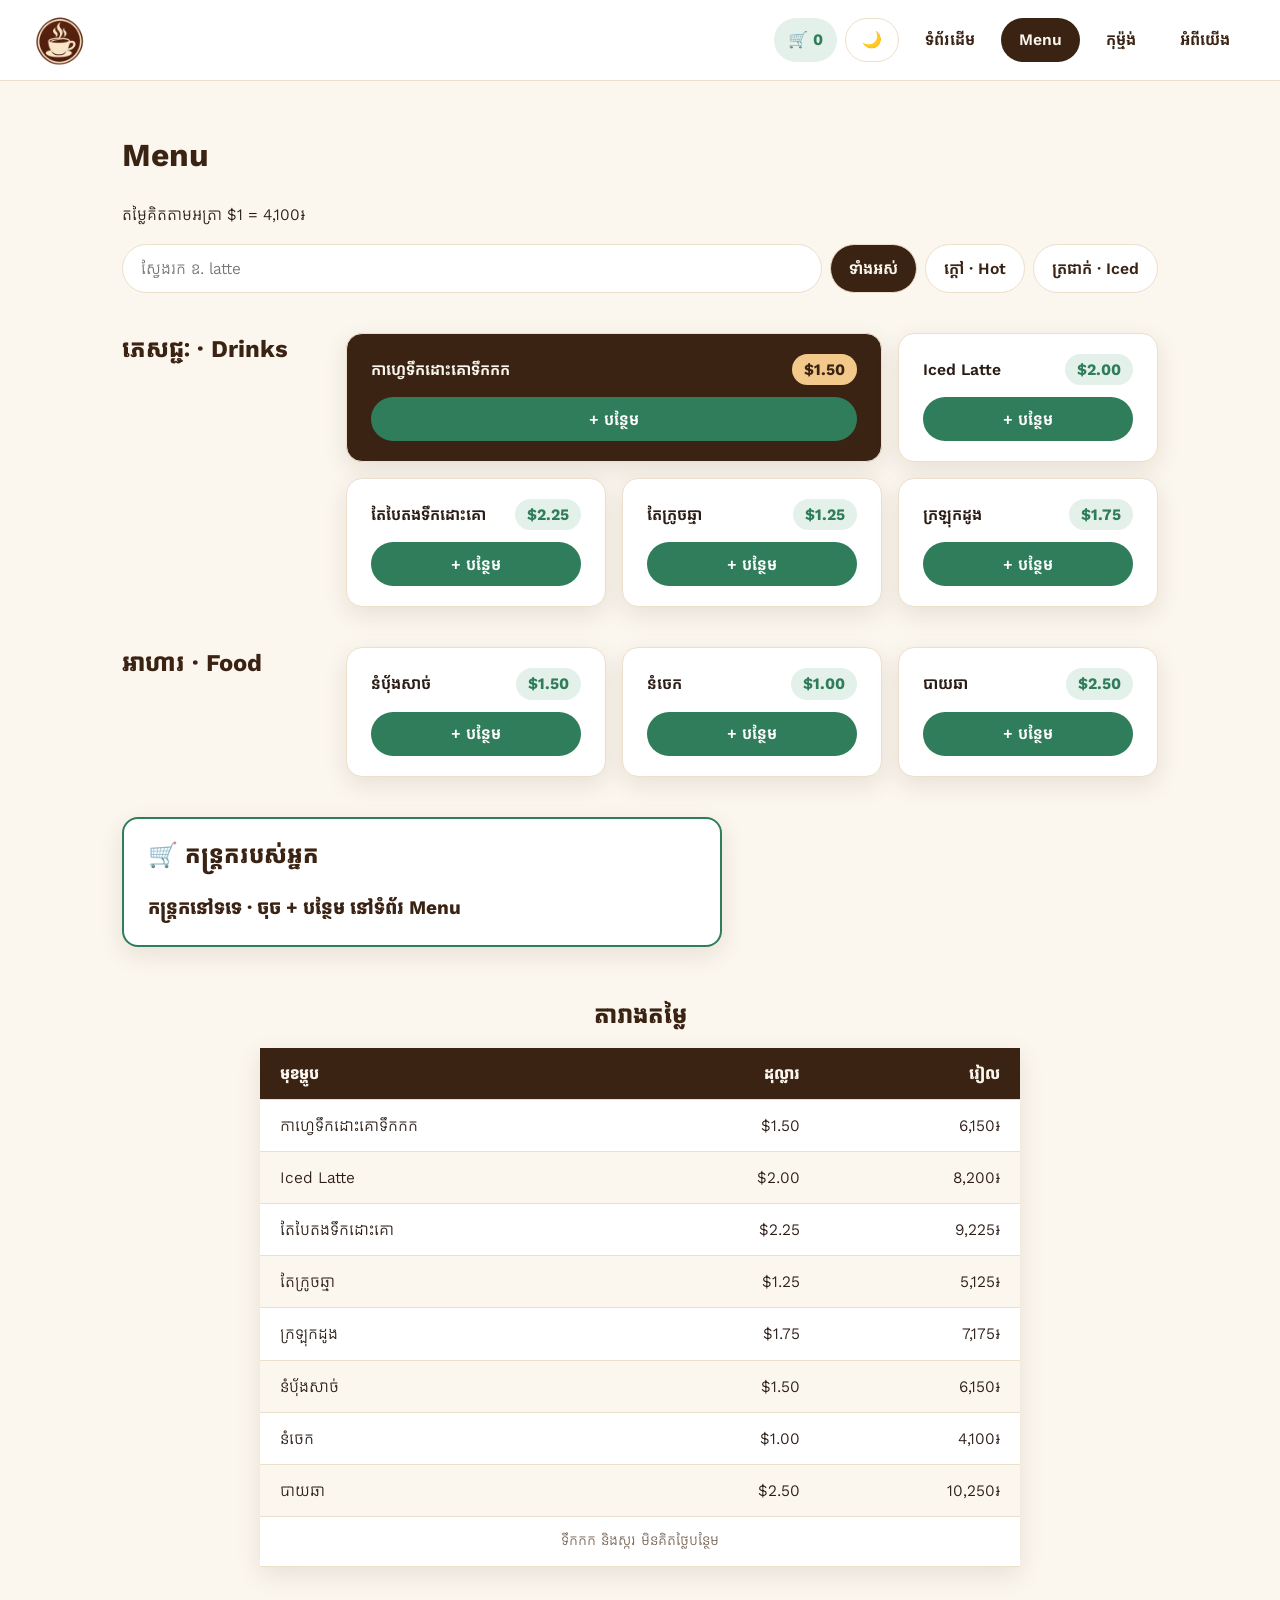
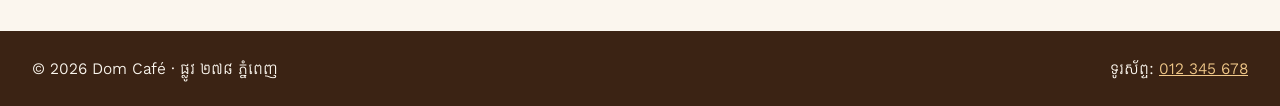
==== menu.html @ 967dd422 "First commit: Dom Cafe website" ====
<!DOCTYPE html>
<html lang="km">
<head>
  <meta charset="UTF-8">
  <meta name="viewport" content="width=device-width, initial-scale=1.0">
  <title>Menu · Dom Café</title>
  <meta name="description" content="Menu និងតម្លៃនៅ Dom Café ជាដុល្លារ និងរៀល">
  <link rel="icon" href="images/favicon.png">
  <meta property="og:title" content="Dom Café · ហាងកាហ្វេ Dom">
  <meta property="og:description" content="Menu និងតម្លៃនៅ Dom Café ជាដុល្លារ និងរៀល">
  <meta property="og:image" content="images/shop.jpg">
  <link rel="stylesheet" href="https://fonts.googleapis.com/css2?family=Kantumruy+Pro:wght@400;600;700&display=swap">
  <link rel="stylesheet" href="css/style.css">
  <link rel="stylesheet" href="css/nav.css">
  <link rel="stylesheet" href="css/layout.css">
  <link rel="stylesheet" href="css/menu.css">
  <script src="js/menu.js" defer></script>
  <script src="js/script.js" defer></script>
  <script src="js/cart.js" defer></script>
  <script src="js/theme.js" defer></script>
  <script src="js/search.js" defer></script>
</head>
<body>
  <header class="site-header">
    <img src="images/logo.png" alt="Dom Café logo" width="64" height="64">
    <a href="menu.html#cart" class="cart-link">🛒 <span class="cart-count">0</span></a>
    <button class="theme-toggle" aria-label="Dark mode">🌙</button>
    <button class="menu-toggle" aria-expanded="false">☰ Menu</button>
    <nav class="nav">
      <ul>
        <li><a href="index.html">ទំព័រដើម</a></li>
        <li><a href="menu.html" class="active">Menu</a></li>
        <li><a href="order.html">កុម្ម៉ង់</a></li>
        <li><a href="about.html">អំពីយើង</a></li>
      </ul>
    </nav>
  </header>
  <main>
    <h1>Menu</h1>
    <p>តម្លៃគិតតាមអត្រា $1 = 4,100៛</p>
    <div class="menu-tools">
      <input type="search" id="search" placeholder="ស្វែងរក ឧ. latte" aria-label="ស្វែងរកមុខម្ហូប">
      <button class="filter active" data-filter="all">ទាំងអស់</button>
      <button class="filter" data-filter="hot">ក្តៅ · Hot</button>
      <button class="filter" data-filter="iced">ត្រជាក់ · Iced</button>
    </div>
    <section class="menu-section" id="drinks">
      <h2>ភេសជ្ជៈ · Drinks</h2>
      <ul class="menu-list">
        <li class="menu-card"><span class="name">កាហ្វេទឹកដោះគោទឹកកក</span> <span class="price">$1.50</span> <button class="add" data-id="iced-coffee">+ បន្ថែម</button></li>
        <li class="menu-card"><span class="name">Iced Latte</span> <span class="price">$2.00</span> <button class="add" data-id="iced-latte">+ បន្ថែម</button></li>
        <li class="menu-card"><span class="name">តែបៃតងទឹកដោះគោ</span> <span class="price">$2.25</span> <button class="add" data-id="green-tea-latte">+ បន្ថែម</button></li>
        <li class="menu-card"><span class="name">តែក្រូចឆ្មា</span> <span class="price">$1.25</span> <button class="add" data-id="lemon-tea">+ បន្ថែម</button></li>
        <li class="menu-card"><span class="name">ក្រឡុកដូង</span> <span class="price">$1.75</span> <button class="add" data-id="coconut-shake">+ បន្ថែម</button></li>
      </ul>
    </section>
    <section class="menu-section" id="food">
      <h2>អាហារ · Food</h2>
      <ul class="menu-list">
        <li class="menu-card"><span class="name">នំបុ័ងសាច់</span> <span class="price">$1.50</span> <button class="add" data-id="pork-bread">+ បន្ថែម</button></li>
        <li class="menu-card"><span class="name">នំចេក</span> <span class="price">$1.00</span> <button class="add" data-id="banana-cake">+ បន្ថែម</button></li>
        <li class="menu-card"><span class="name">បាយឆា</span> <span class="price">$2.50</span> <button class="add" data-id="fried-rice">+ បន្ថែម</button></li>
      </ul>
    </section>
    <aside class="cart-panel" id="cart">
      <h2>🛒 កន្ត្រករបស់អ្នក</h2>
      <ul class="cart-items"></ul>
      <p class="cart-total"></p>
    </aside>
    <section class="prices">
      <table class="price-table">
        <caption>តារាងតម្លៃ</caption>
        <thead>
          <tr><th>មុខម្ហូប</th><th>ដុល្លារ</th><th>រៀល</th></tr>
        </thead>
        <tbody>
          <tr><td>កាហ្វេទឹកដោះគោទឹកកក</td><td>$1.50</td><td>6,150៛</td></tr>
          <tr><td>Iced Latte</td><td>$2.00</td><td>8,200៛</td></tr>
          <tr><td>តែបៃតងទឹកដោះគោ</td><td>$2.25</td><td>9,225៛</td></tr>
          <tr><td>តែក្រូចឆ្មា</td><td>$1.25</td><td>5,125៛</td></tr>
          <tr><td>ក្រឡុកដូង</td><td>$1.75</td><td>7,175៛</td></tr>
          <tr><td>នំបុ័ងសាច់</td><td>$1.50</td><td>6,150៛</td></tr>
          <tr><td>នំចេក</td><td>$1.00</td><td>4,100៛</td></tr>
          <tr><td>បាយឆា</td><td>$2.50</td><td>10,250៛</td></tr>
        </tbody>
        <tfoot>
          <tr><td colspan="3">ទឹកកក និងស្ករ មិនគិតថ្លៃបន្ថែម</td></tr>
        </tfoot>
      </table>
    </section>
  </main>
  <footer class="site-footer">
    <p>&copy; 2026 Dom Café · ផ្លូវ ២៧៨ ភ្នំពេញ</p>
    <p>ទូរស័ព្ទ: <a href="tel:+85512345678">012 345 678</a></p>
  </footer>
</body>
</html>
---- css/style.css ----
/* Dom Café · colours in one place */
:root {
  --ink: #2b1d16;
  --brand: #3b2314;
  --brand-light: #7a4320;
  --accent: #2f7d5b;
  --accent-soft: #e3f1ea;
  --gold: #f2c98a;
  --bg: #fbf6ee;
  --surface: #ffffff;
  --line: #ecdfcc;
  --muted: #7a6656;
  --shadow: 0 8px 24px rgba(59, 35, 20, 0.1);
  --shadow-lift: 0 16px 32px rgba(59, 35, 20, 0.18);
  --focus: 0 0 0 4px rgba(47, 125, 91, 0.25);
  --error: #b3261e;
}

/* Base styles */
* {
  box-sizing: border-box;
}

body {
  margin: 0;
  font-family: "Kantumruy Pro", sans-serif;
  line-height: 1.7;
  color: var(--ink);
  background: var(--bg);
}

h1,
h2 {
  line-height: 1.4;
  color: var(--brand);
}

a {
  color: var(--accent);
}

main {
  max-width: 1100px;
  margin: 0 auto;
  padding: 24px 16px 48px;
}

img,
video {
  max-width: 100%;
  height: auto;
}

iframe {
  width: 100%;
  border-radius: 16px;
}

.order-form {
  max-width: 600px;
  padding: 24px;
  background: var(--surface);
  border-radius: 16px;
  box-shadow: var(--shadow);
  accent-color: var(--accent);
}

.order-form label {
  font-weight: 600;
}

.order-form p > input,
.order-form select,
.order-form textarea {
  display: block;
  width: 100%;
  min-height: 48px;
  margin-top: 4px;
  padding: 10px 14px;
  border: 1px solid var(--line);
  border-radius: 12px;
  background: var(--bg);
  font: inherit;
  transition: border-color 0.3s, box-shadow 0.3s;
}

.order-form p > input:focus,
.order-form select:focus,
.order-form textarea:focus {
  outline: none;
  border-color: var(--accent);
  box-shadow: var(--focus);
}

.order-form fieldset {
  display: flex;
  flex-wrap: wrap;
  gap: 8px;
  margin: 16px 0;
  border: 1px solid var(--line);
  border-radius: 12px;
}

.order-form fieldset label {
  display: flex;
  align-items: center;
  gap: 6px;
  min-height: 44px;
  padding: 0 16px;
  border-radius: 999px;
  background: var(--bg);
  font-weight: 400;
}

.order-form button {
  width: 100%;
  min-height: 52px;
  border: 0;
  border-radius: 999px;
  background: var(--accent);
  color: var(--surface);
  font: inherit;
  font-weight: 700;
  cursor: pointer;
  transition: background 0.3s, transform 0.1s;
}

.order-form button:hover {
  background: var(--brand);
}

.order-form button:active {
  transform: scale(0.97);
}

@media (min-width: 700px) {
  main {
    padding: 32px 32px 64px;
  }
}

/* Animations */
@keyframes fade-up {
  from {
    opacity: 0;
    transform: translateY(24px);
  }

  to {
    opacity: 1;
    transform: translateY(0);
  }
}

.hero {
  animation: fade-up 0.8s ease-out;
}

@media (prefers-reduced-motion: reduce) {
  * {
    animation: none !important;
    transition: none !important;
  }
}

/* Dark theme: the same variables, new values */
.dark {
  --ink: #f3e9dc;
  --brand: #f2c98a;
  --brand-light: #c08a4a;
  --accent: #6cc59a;
  --accent-soft: #1f3a2e;
  --gold: #3b2314;
  --bg: #1d1410;
  --surface: #2b1d16;
  --line: #4a3426;
  --muted: #c4ad98;
  --error: #ff8a80;
}

/* Form messages */
.order-form .error {
  display: block;
  color: var(--error);
  font-size: 0.9rem;
}

.order-summary {
  max-width: 600px;
  margin-top: 24px;
  padding: 20px 24px;
  border-radius: 16px;
  background: var(--accent-soft);
  white-space: pre-line;
}

/* Cart */
.cart-panel {
  max-width: 600px;
  margin: 40px 0 24px;
  padding: 20px 24px;
  background: var(--surface);
  border: 2px solid var(--accent);
  border-radius: 16px;
  box-shadow: var(--shadow);
}

.cart-panel h2 {
  margin-top: 0;
}

.cart-items {
  padding: 0;
  list-style: none;
}

.cart-items li {
  display: flex;
  align-items: center;
  gap: 12px;
  padding: 8px 0;
  border-bottom: 1px solid var(--line);
}

.cart-items span {
  flex: 1;
}

.cart-items input {
  width: 72px;
  min-height: 40px;
  padding: 4px 8px;
  border: 1px solid var(--line);
  border-radius: 8px;
  background: var(--bg);
  color: var(--ink);
  font: inherit;
}

.cart-total {
  margin: 16px 0 0;
  font-size: 1.2rem;
  font-weight: 700;
  color: var(--brand);
}

.cart-items .remove {
  width: 40px;
  height: 40px;
  border: 0;
  border-radius: 50%;
  background: var(--bg);
  color: var(--muted);
  font: inherit;
  cursor: pointer;
}

.cart-items .remove:hover {
  background: var(--error);
  color: var(--surface);
}
---- css/nav.css ----
/* Header + nav · Flexbox */
.site-header {
  display: flex;
  flex-wrap: wrap;
  justify-content: center;
  align-items: center;
  gap: 8px;
  padding: 8px 16px;
  background: var(--surface);
  border-bottom: 1px solid var(--line);
}

.site-header img {
  display: block;
  width: 56px;
  height: 56px;
}

.nav ul {
  display: flex;
  flex-wrap: wrap;
  justify-content: center;
  gap: 4px;
  margin: 0;
  padding: 0;
  list-style: none;
}

.nav a {
  display: block;
  padding: 8px 14px;
  border-radius: 999px;
  color: var(--brand);
  font-weight: 600;
  text-decoration: none;
  transition: background 0.3s;
}

.nav a:hover {
  background: var(--line);
}

.nav a.active {
  background: var(--brand);
  color: var(--bg);
}

@media (min-width: 700px) {
  .site-header {
    position: sticky;
    top: 0;
    z-index: 10;
    justify-content: space-between;
    padding: 12px 32px;
  }

  .nav ul {
    gap: 8px;
  }

  .nav a {
    padding: 8px 18px;
  }
}

.cart-link {
  margin-left: auto;
  padding: 8px 14px;
  border-radius: 999px;
  background: var(--accent-soft);
  color: var(--accent);
  font-weight: 700;
  text-decoration: none;
}

.menu-toggle,
.theme-toggle {
  min-height: 44px;
  padding: 0 16px;
  border: 1px solid var(--line);
  border-radius: 999px;
  background: var(--surface);
  color: var(--brand);
  font: inherit;
  font-weight: 600;
  cursor: pointer;
}

.nav {
  display: none;
  width: 100%;
}

.menu-toggle[aria-expanded="true"] + .nav {
  display: block;
}

@media (min-width: 700px) {
  .menu-toggle {
    display: none;
  }

  .nav {
    display: block;
    width: auto;
  }
}
---- css/layout.css ----
/* Hero, specials, footer · Flexbox */
.hero {
  display: flex;
  flex-wrap: wrap;
  align-items: center;
  gap: 20px;
  padding: 24px;
  border-radius: 24px;
  background: linear-gradient(135deg, var(--brand), var(--brand-light));
  color: var(--bg);
}

.hero h2,
.hero p {
  flex: 1 1 100%;
  margin: 0;
}

.hero h2 {
  font-size: 1.7rem;
  color: var(--bg);
}

.hero img,
.hero video {
  flex: 1 1 300px;
  min-width: 0;
  height: 220px;
  object-fit: cover;
  border-radius: 16px;
}

.specials-list {
  display: flex;
  flex-wrap: wrap;
  gap: 16px;
  padding: 0;
  list-style: none;
}

.specials-list li {
  flex: 1 1 220px;
  padding: 20px 24px;
  background: var(--surface);
  border-radius: 16px;
  box-shadow: var(--shadow);
  transition: transform 0.3s;
}

.specials-list li:hover {
  transform: translateY(-4px);
}

.specials a {
  display: inline-block;
  padding: 10px 24px;
  border-radius: 999px;
  background: var(--accent);
  color: var(--surface);
  font-weight: 600;
  text-decoration: none;
}

.hours,
.story,
.team,
.contact {
  margin-top: 32px;
  padding: 20px;
  background: var(--surface);
  border-radius: 16px;
  box-shadow: var(--shadow);
}

.story figure {
  margin: 0;
}

.story img {
  border-radius: 16px;
}

.story figcaption {
  color: var(--muted);
  font-size: 0.9rem;
}

.contact address {
  font-style: normal;
}

.team ul {
  display: flex;
  flex-wrap: wrap;
  gap: 12px;
  padding: 0;
  list-style: none;
}

.team li {
  padding: 8px 20px;
  border-radius: 999px;
  background: var(--bg);
}

.site-footer {
  display: flex;
  flex-wrap: wrap;
  justify-content: space-between;
  gap: 8px 32px;
  padding: 24px 32px;
  background: var(--brand);
  color: var(--bg);
}

.site-footer p {
  margin: 0;
}

.site-footer a {
  color: var(--gold);
}

@media (min-width: 700px) {
  .hero {
    padding: 40px;
  }

  .hero h2 {
    font-size: 2.2rem;
  }

  .hero img,
  .hero video {
    height: 300px;
  }
}

.badge {
  display: inline-block;
  margin: 0;
  padding: 4px 16px;
  border-radius: 999px;
  background: var(--accent);
  color: var(--surface);
  font-weight: 600;
}

.badge.closed {
  background: var(--muted);
}

.specials-list .tag {
  margin-left: 8px;
  padding: 2px 10px;
  border-radius: 999px;
  background: var(--gold);
  color: var(--brand);
  font-size: 0.8rem;
  font-weight: 700;
}
---- css/menu.css ----
/* Menu cards + price table · Grid */
.menu-list {
  display: grid;
  grid-template-columns: repeat(auto-fit, minmax(220px, 1fr));
  gap: 16px;
  padding: 0;
  list-style: none;
}

.menu-card {
  display: flex;
  flex-wrap: wrap;
  justify-content: space-between;
  align-items: center;
  gap: 12px;
  padding: 20px 24px;
  background: var(--surface);
  border: 1px solid var(--line);
  border-radius: 16px;
  box-shadow: var(--shadow);
  transition: transform 0.3s, box-shadow 0.3s;
}

.menu-card:hover {
  transform: translateY(-6px);
  box-shadow: var(--shadow-lift);
}

.menu-card .name {
  font-weight: 600;
}

.menu-card .price {
  padding: 2px 12px;
  border-radius: 999px;
  background: var(--accent-soft);
  color: var(--accent);
  font-weight: 700;
}

#drinks .menu-card:first-child {
  background: var(--brand);
  color: var(--bg);
}

#drinks .menu-card:first-child .price {
  background: var(--gold);
  color: var(--brand);
}

.menu-section {
  display: grid;
  grid-template-areas:
    "title"
    "list";
  gap: 16px;
  margin-top: 40px;
}

.menu-section h2 {
  grid-area: title;
  margin: 0;
}

.menu-section .menu-list {
  grid-area: list;
  margin: 0;
}

.price-table {
  width: 100%;
  max-width: 760px;
  margin: 48px auto 0;
  border-collapse: collapse;
  background: var(--surface);
  box-shadow: var(--shadow);
}

.price-table caption {
  padding-bottom: 12px;
  font-size: 1.5rem;
  font-weight: 700;
  color: var(--brand);
}

.price-table th,
.price-table td {
  padding: 10px 12px;
  border-bottom: 1px solid var(--line);
  text-align: left;
}

.price-table thead th {
  background: var(--brand);
  color: var(--bg);
}

.price-table tbody tr:nth-child(even) {
  background: var(--bg);
}

.price-table th + th,
.price-table td + td {
  text-align: right;
  font-variant-numeric: tabular-nums;
}

.price-table tfoot td {
  color: var(--muted);
  font-size: 0.9rem;
  text-align: center;
}

@media (min-width: 700px) {
  #drinks .menu-card:first-child {
    grid-column: span 2;
  }

  .menu-section {
    grid-template-columns: 200px 1fr;
    grid-template-areas: "title list";
    gap: 24px;
  }

  .price-table th,
  .price-table td {
    padding: 12px 20px;
  }
}

.menu-card .add {
  flex: 1 1 100%;
  min-height: 44px;
  border: 0;
  border-radius: 999px;
  background: var(--accent);
  color: var(--surface);
  font: inherit;
  font-weight: 600;
  cursor: pointer;
}

.menu-tools {
  display: flex;
  flex-wrap: wrap;
  gap: 8px;
}

.menu-tools input {
  flex: 1 1 100%;
  min-height: 48px;
  padding: 10px 18px;
  border: 1px solid var(--line);
  border-radius: 999px;
  background: var(--surface);
  color: var(--ink);
  font: inherit;
}

.filter {
  min-height: 44px;
  padding: 0 18px;
  border: 1px solid var(--line);
  border-radius: 999px;
  background: var(--surface);
  color: var(--brand);
  font: inherit;
  font-weight: 600;
  cursor: pointer;
}

.filter.active {
  background: var(--brand);
  color: var(--bg);
}

.menu-card.hidden {
  display: none;
}

@media (min-width: 700px) {
  .menu-tools input {
    flex: 1 1 300px;
  }
}
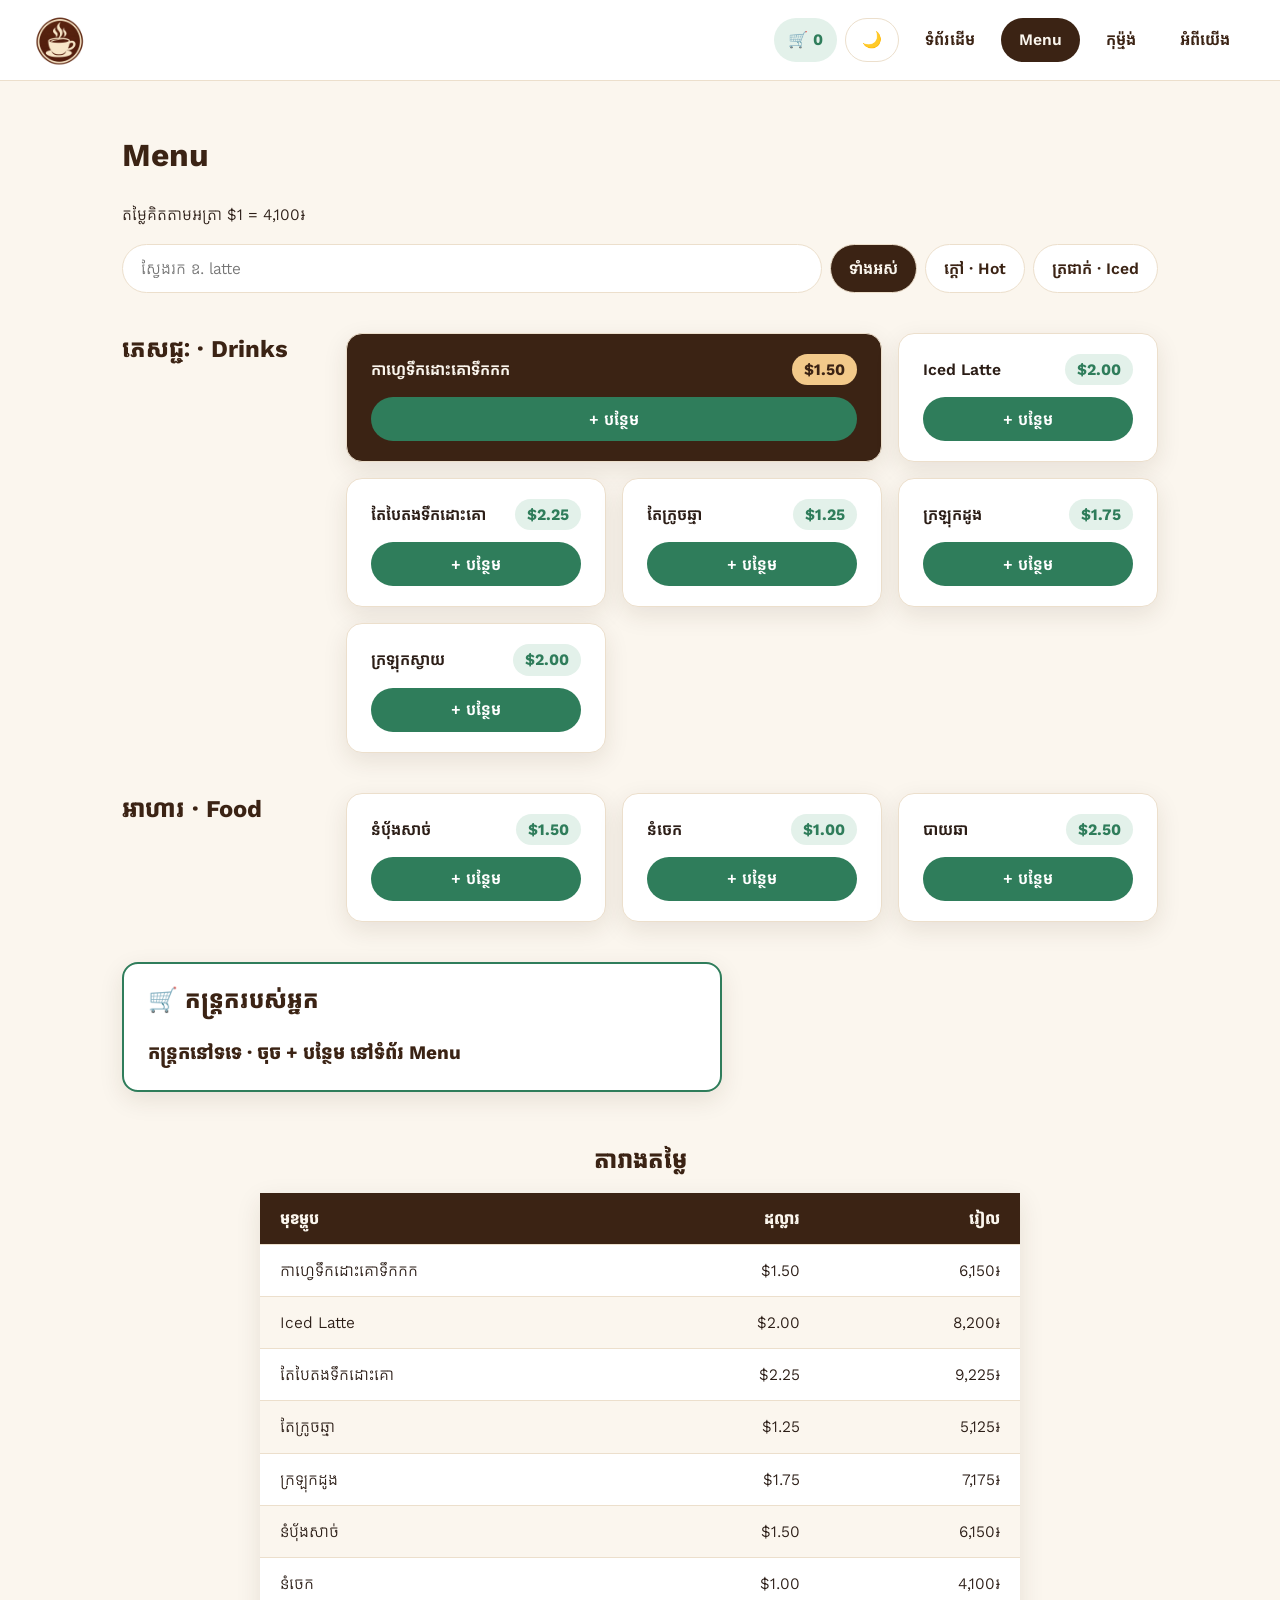
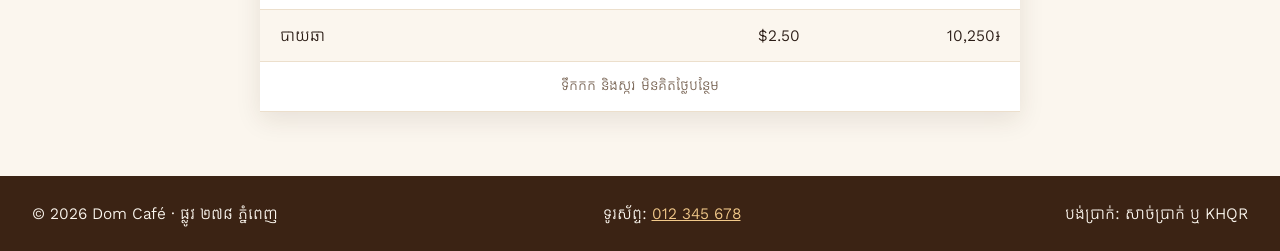
==== commit 6f6b2047: "Add mango shake" ====
--- a/menu.html
+++ b/menu.html
@@ -52,6 +52,7 @@
         <li class="menu-card"><span class="name">តែបៃតងទឹកដោះគោ</span> <span class="price">$2.25</span> <button class="add" data-id="green-tea-latte">+ បន្ថែម</button></li>
         <li class="menu-card"><span class="name">តែក្រូចឆ្មា</span> <span class="price">$1.25</span> <button class="add" data-id="lemon-tea">+ បន្ថែម</button></li>
         <li class="menu-card"><span class="name">ក្រឡុកដូង</span> <span class="price">$1.75</span> <button class="add" data-id="coconut-shake">+ បន្ថែម</button></li>
+        <li class="menu-card"><span class="name">ក្រឡុកស្វាយ</span> <span class="price">$2.00</span> <button class="add" data-id="mango-shake">+ បន្ថែម</button></li>
       </ul>
     </section>
     <section class="menu-section" id="food">
@@ -92,6 +93,7 @@
   <footer class="site-footer">
     <p>&copy; 2026 Dom Café · ផ្លូវ ២៧៨ ភ្នំពេញ</p>
     <p>ទូរស័ព្ទ: <a href="tel:+85512345678">012 345 678</a></p>
+    <p>បង់ប្រាក់: សាច់ប្រាក់ ឬ KHQR</p>
   </footer>
 </body>
 </html>
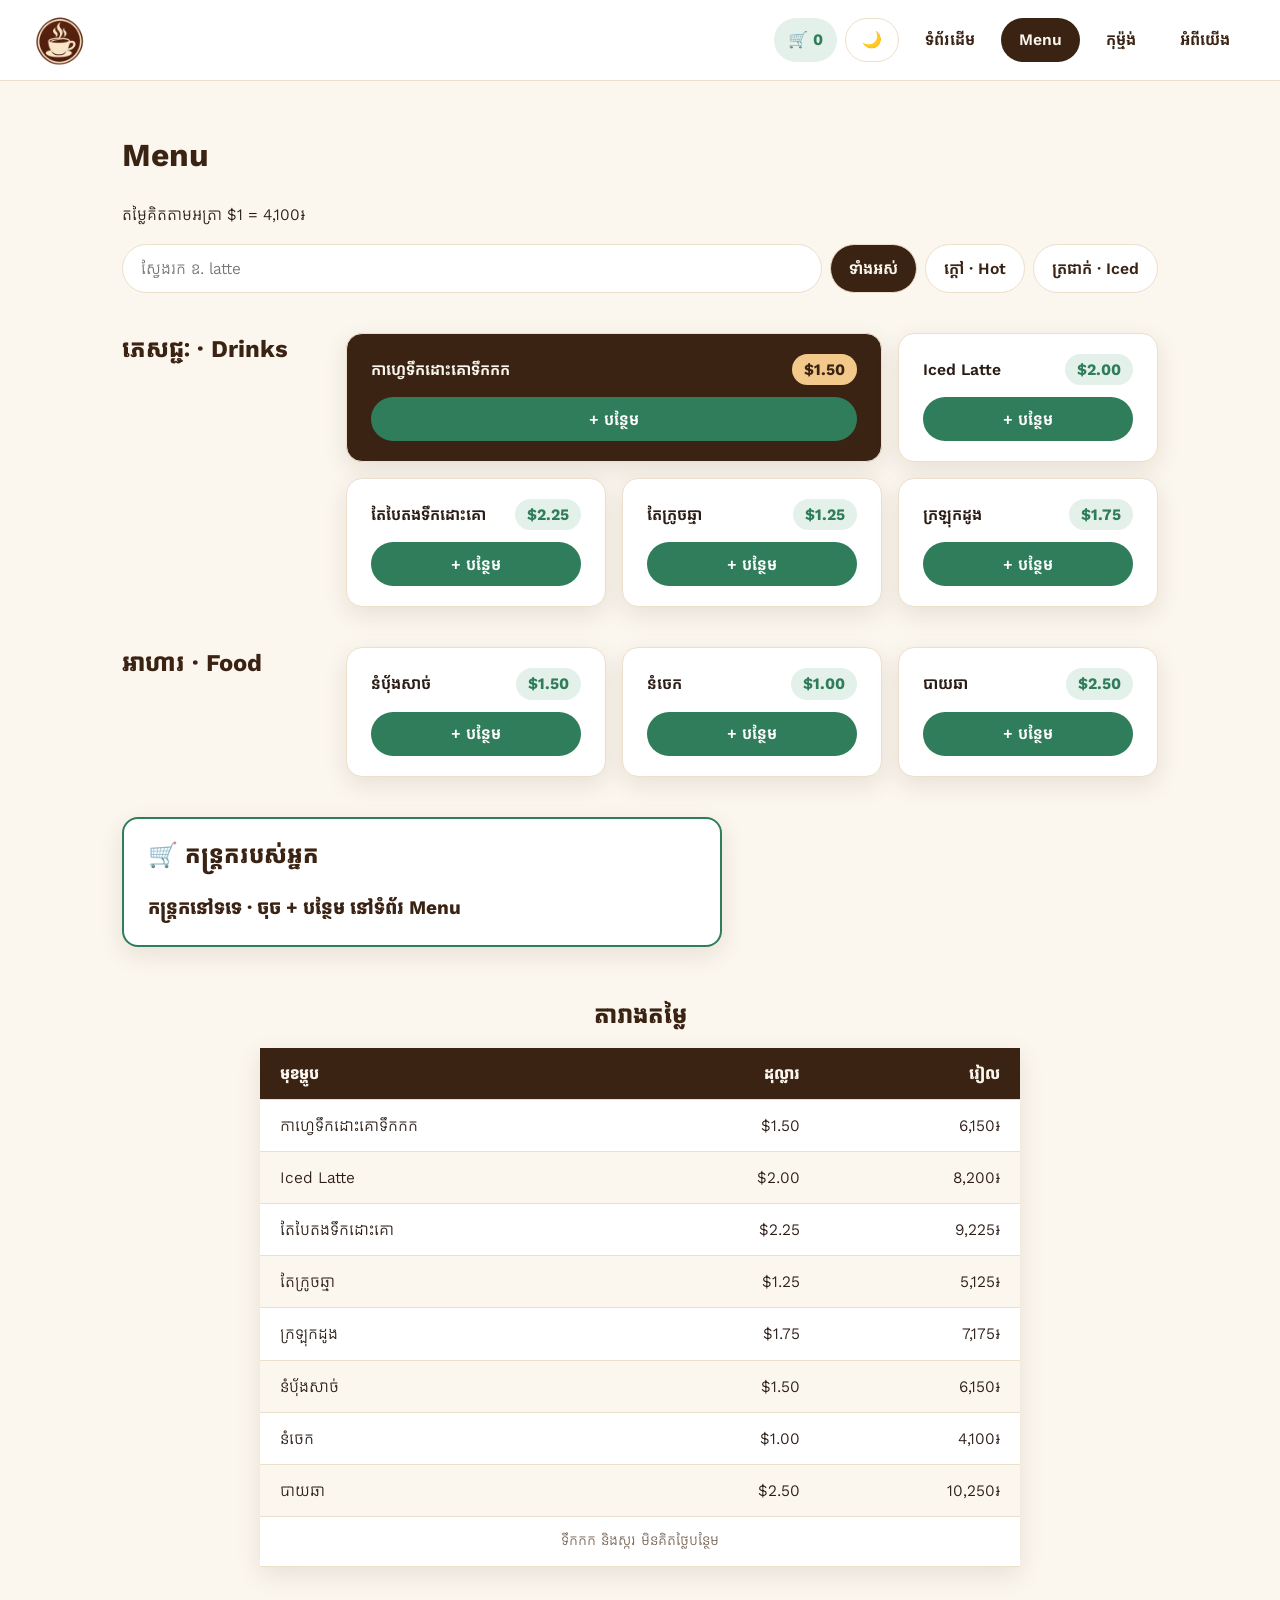
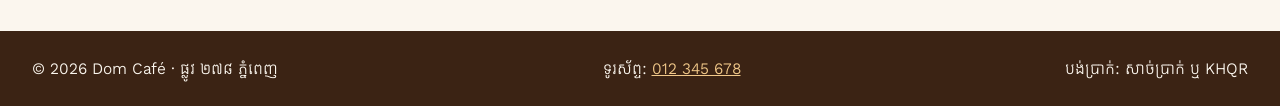
==== commit 321b7ff6: "Add payment methods to the footer" ====
--- a/menu.html
+++ b/menu.html
@@ -52,7 +52,6 @@
         <li class="menu-card"><span class="name">តែបៃតងទឹកដោះគោ</span> <span class="price">$2.25</span> <button class="add" data-id="green-tea-latte">+ បន្ថែម</button></li>
         <li class="menu-card"><span class="name">តែក្រូចឆ្មា</span> <span class="price">$1.25</span> <button class="add" data-id="lemon-tea">+ បន្ថែម</button></li>
         <li class="menu-card"><span class="name">ក្រឡុកដូង</span> <span class="price">$1.75</span> <button class="add" data-id="coconut-shake">+ បន្ថែម</button></li>
-        <li class="menu-card"><span class="name">ក្រឡុកស្វាយ</span> <span class="price">$2.00</span> <button class="add" data-id="mango-shake">+ បន្ថែម</button></li>
       </ul>
     </section>
     <section class="menu-section" id="food">
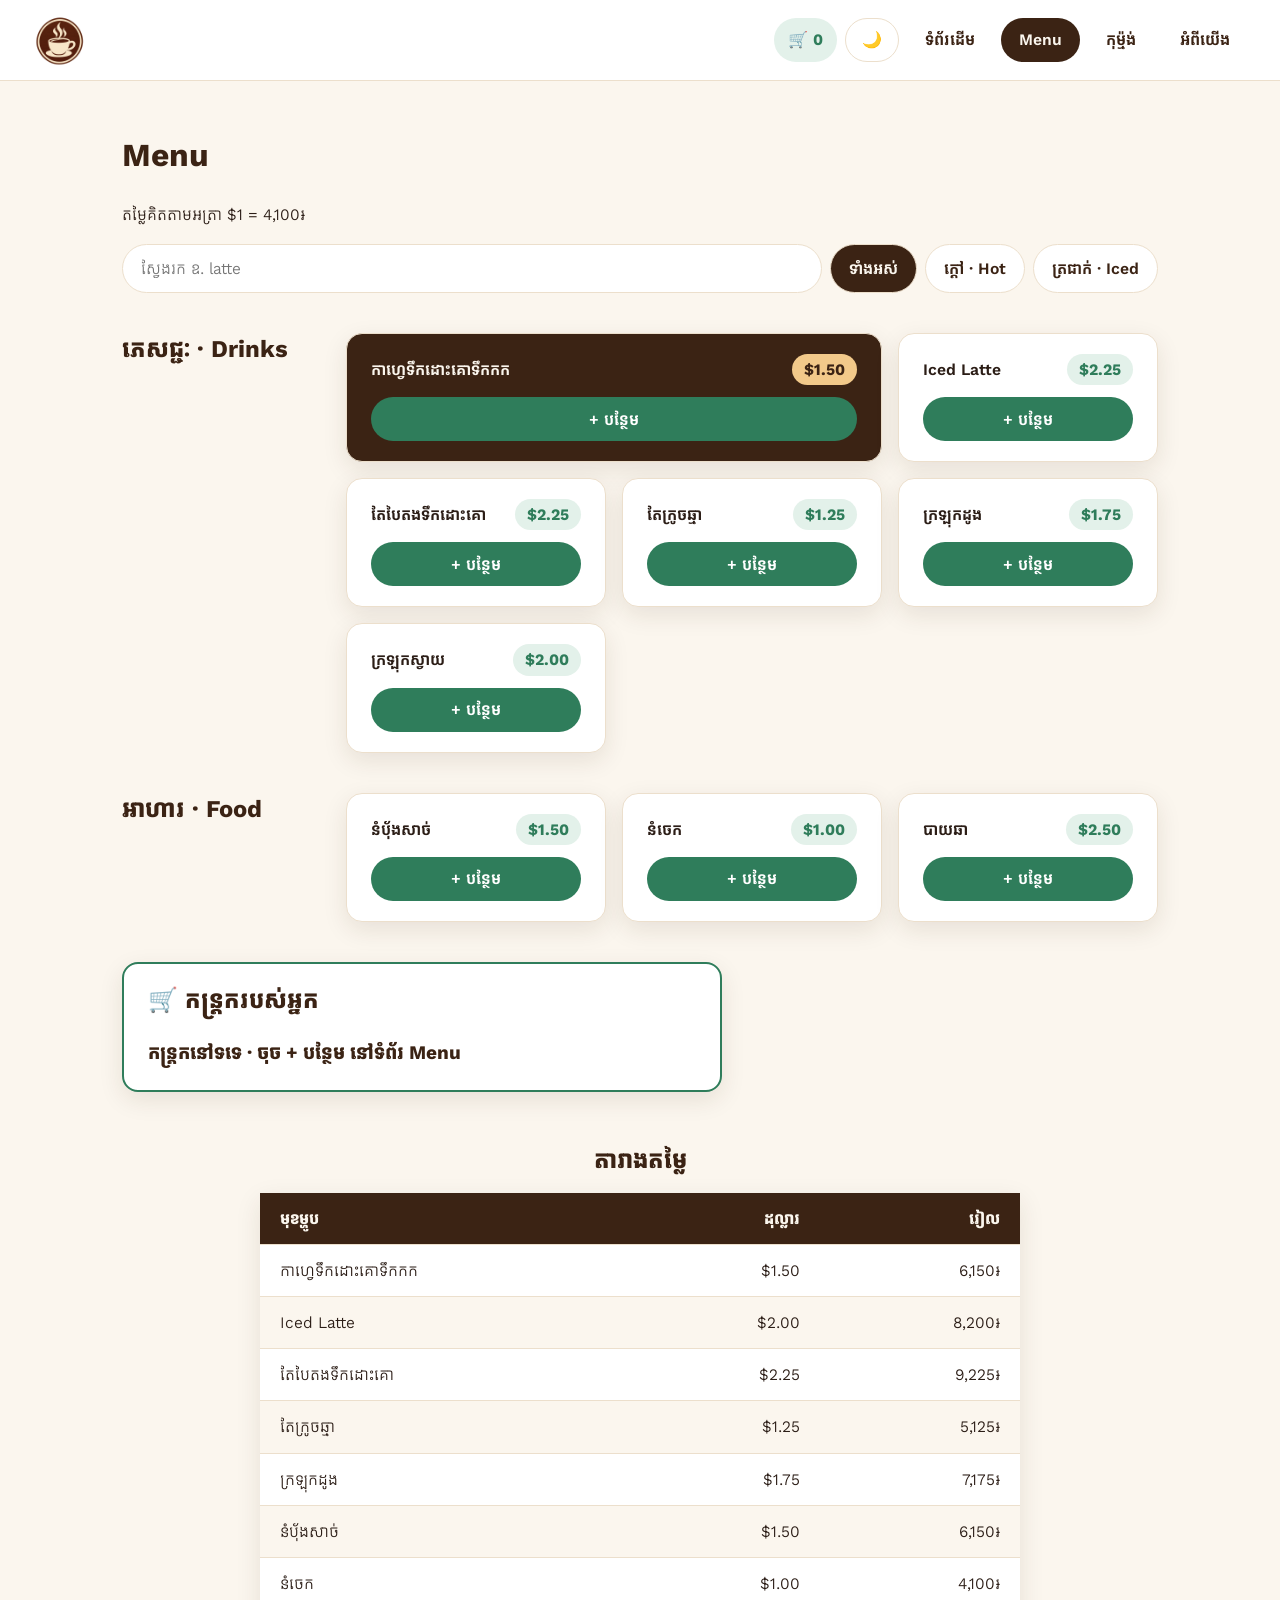
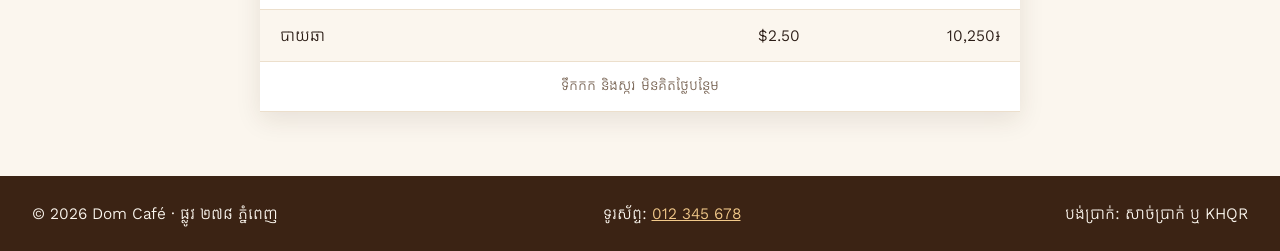
==== commit b1dda0d4: "Merge branch 'price-update'" ====
--- a/menu.html
+++ b/menu.html
@@ -48,10 +48,11 @@
       <h2>ភេសជ្ជៈ · Drinks</h2>
       <ul class="menu-list">
         <li class="menu-card"><span class="name">កាហ្វេទឹកដោះគោទឹកកក</span> <span class="price">$1.50</span> <button class="add" data-id="iced-coffee">+ បន្ថែម</button></li>
-        <li class="menu-card"><span class="name">Iced Latte</span> <span class="price">$2.00</span> <button class="add" data-id="iced-latte">+ បន្ថែម</button></li>
+        <li class="menu-card"><span class="name">Iced Latte</span> <span class="price">$2.25</span> <button class="add" data-id="iced-latte">+ បន្ថែម</button></li>
         <li class="menu-card"><span class="name">តែបៃតងទឹកដោះគោ</span> <span class="price">$2.25</span> <button class="add" data-id="green-tea-latte">+ បន្ថែម</button></li>
         <li class="menu-card"><span class="name">តែក្រូចឆ្មា</span> <span class="price">$1.25</span> <button class="add" data-id="lemon-tea">+ បន្ថែម</button></li>
         <li class="menu-card"><span class="name">ក្រឡុកដូង</span> <span class="price">$1.75</span> <button class="add" data-id="coconut-shake">+ បន្ថែម</button></li>
+        <li class="menu-card"><span class="name">ក្រឡុកស្វាយ</span> <span class="price">$2.00</span> <button class="add" data-id="mango-shake">+ បន្ថែម</button></li>
       </ul>
     </section>
     <section class="menu-section" id="food">
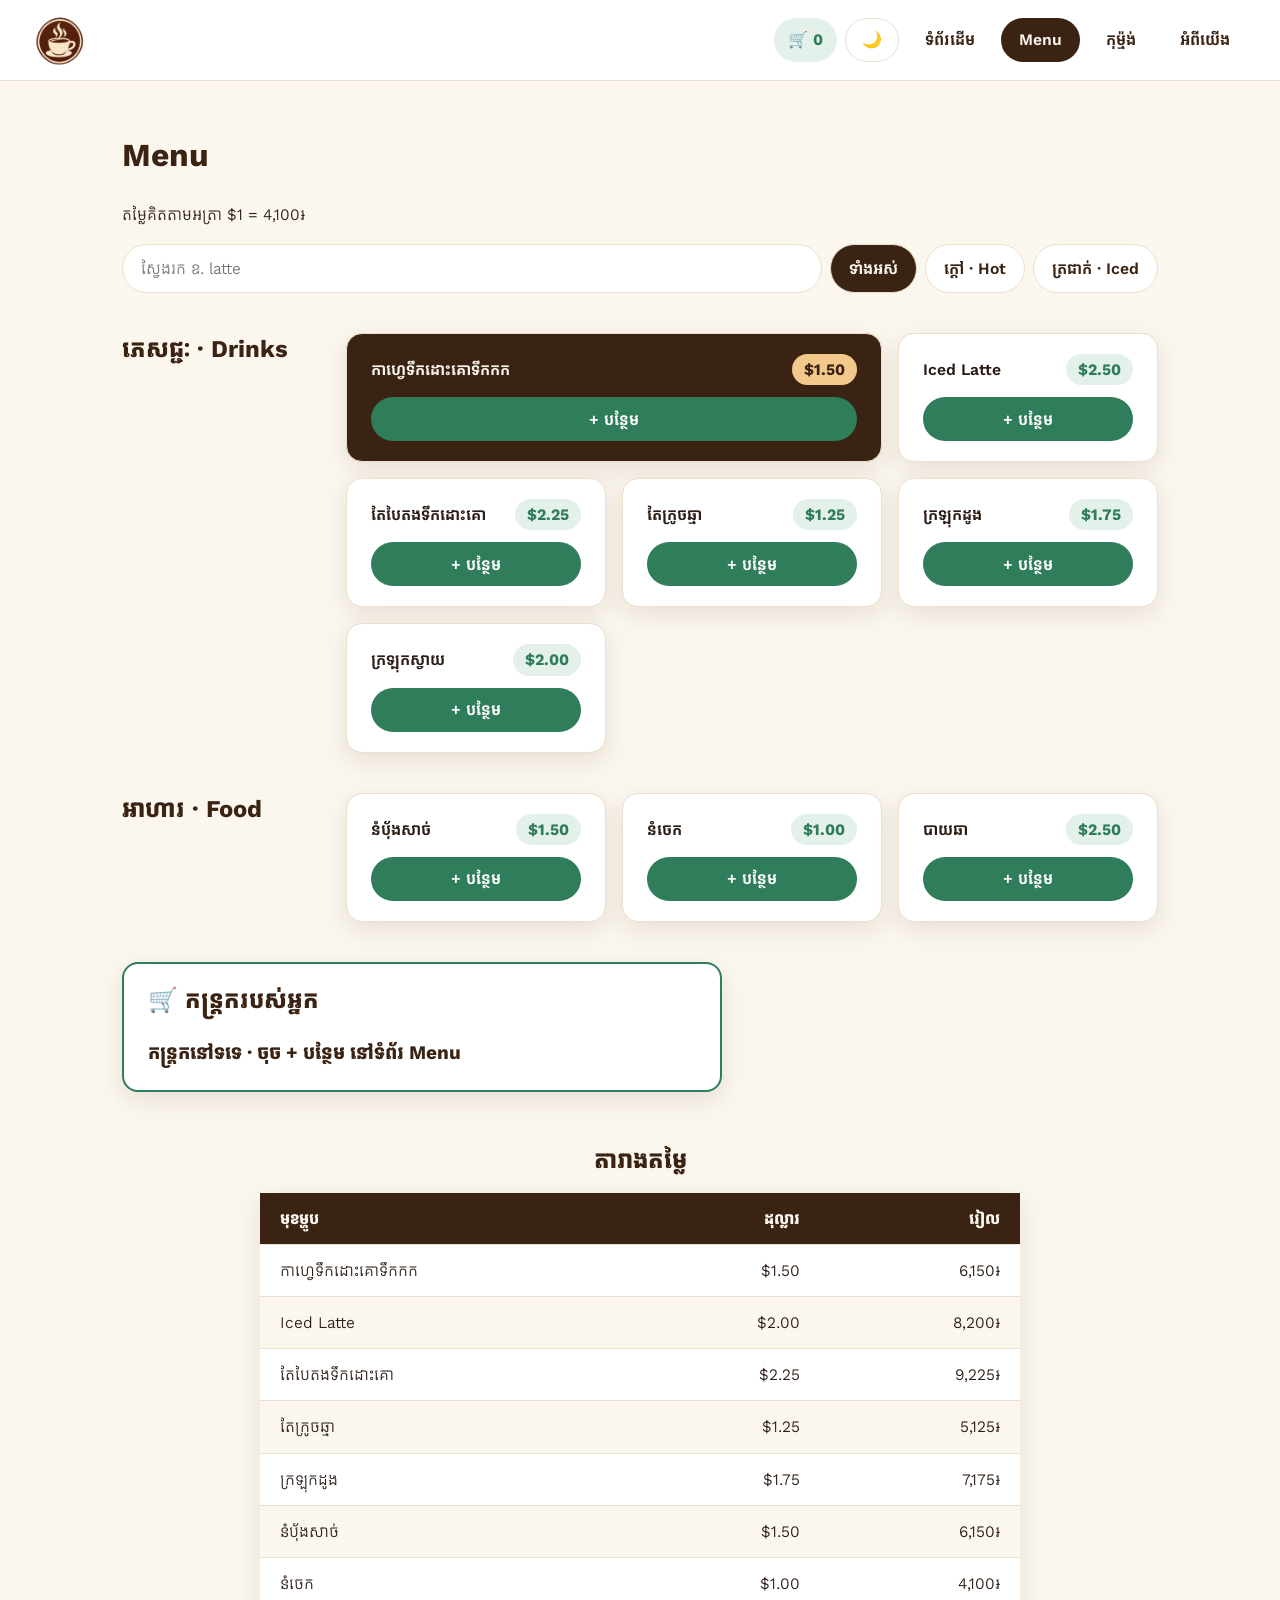
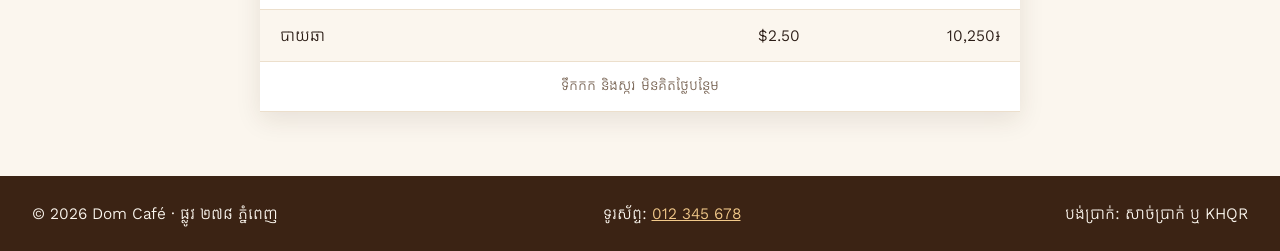
==== commit a60d6971: "Iced Latte 2.50" ====
--- a/menu.html
+++ b/menu.html
@@ -48,7 +48,7 @@
       <h2>ភេសជ្ជៈ · Drinks</h2>
       <ul class="menu-list">
         <li class="menu-card"><span class="name">កាហ្វេទឹកដោះគោទឹកកក</span> <span class="price">$1.50</span> <button class="add" data-id="iced-coffee">+ បន្ថែម</button></li>
-        <li class="menu-card"><span class="name">Iced Latte</span> <span class="price">$2.25</span> <button class="add" data-id="iced-latte">+ បន្ថែម</button></li>
+        <li class="menu-card"><span class="name">Iced Latte</span> <span class="price">$2.50</span> <button class="add" data-id="iced-latte">+ បន្ថែម</button></li>
         <li class="menu-card"><span class="name">តែបៃតងទឹកដោះគោ</span> <span class="price">$2.25</span> <button class="add" data-id="green-tea-latte">+ បន្ថែម</button></li>
         <li class="menu-card"><span class="name">តែក្រូចឆ្មា</span> <span class="price">$1.25</span> <button class="add" data-id="lemon-tea">+ បន្ថែម</button></li>
         <li class="menu-card"><span class="name">ក្រឡុកដូង</span> <span class="price">$1.75</span> <button class="add" data-id="coconut-shake">+ បន្ថែម</button></li>
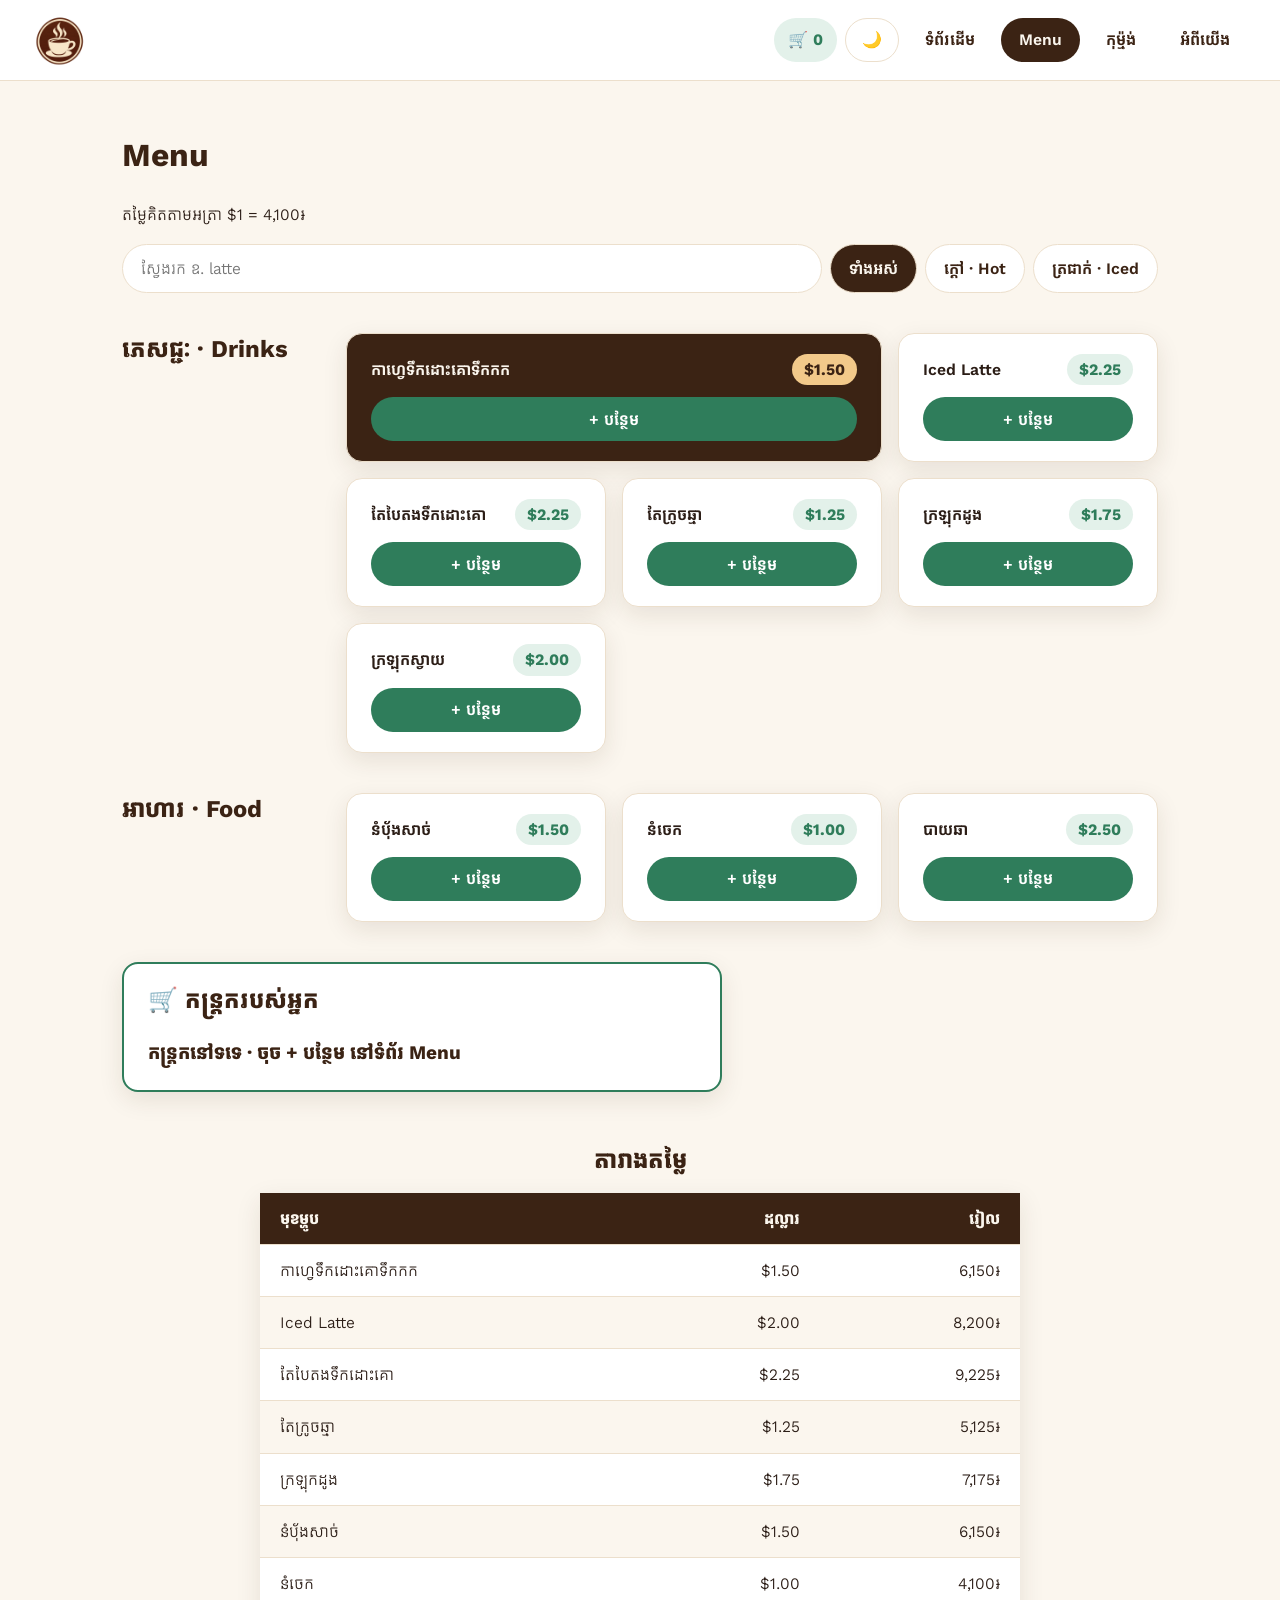
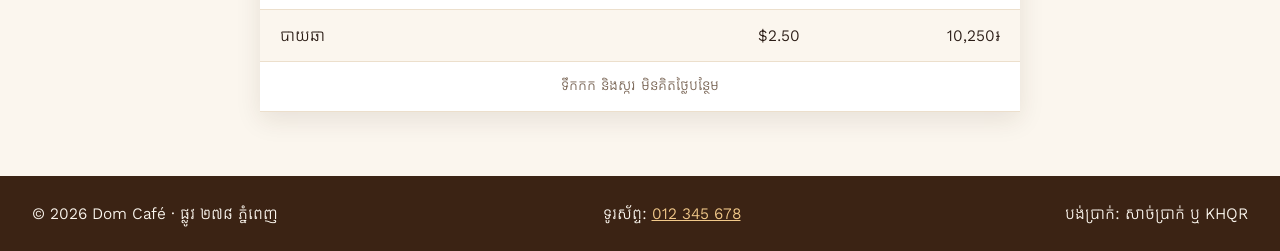
==== commit e90b987c: "Iced Latte 2.25" ====
--- a/menu.html
+++ b/menu.html
@@ -48,7 +48,7 @@
       <h2>ភេសជ្ជៈ · Drinks</h2>
       <ul class="menu-list">
         <li class="menu-card"><span class="name">កាហ្វេទឹកដោះគោទឹកកក</span> <span class="price">$1.50</span> <button class="add" data-id="iced-coffee">+ បន្ថែម</button></li>
-        <li class="menu-card"><span class="name">Iced Latte</span> <span class="price">$2.50</span> <button class="add" data-id="iced-latte">+ បន្ថែម</button></li>
+        <li class="menu-card"><span class="name">Iced Latte</span> <span class="price">$2.25</span> <button class="add" data-id="iced-latte">+ បន្ថែម</button></li>
         <li class="menu-card"><span class="name">តែបៃតងទឹកដោះគោ</span> <span class="price">$2.25</span> <button class="add" data-id="green-tea-latte">+ បន្ថែម</button></li>
         <li class="menu-card"><span class="name">តែក្រូចឆ្មា</span> <span class="price">$1.25</span> <button class="add" data-id="lemon-tea">+ បន្ថែម</button></li>
         <li class="menu-card"><span class="name">ក្រឡុកដូង</span> <span class="price">$1.75</span> <button class="add" data-id="coconut-shake">+ បន្ថែម</button></li>
